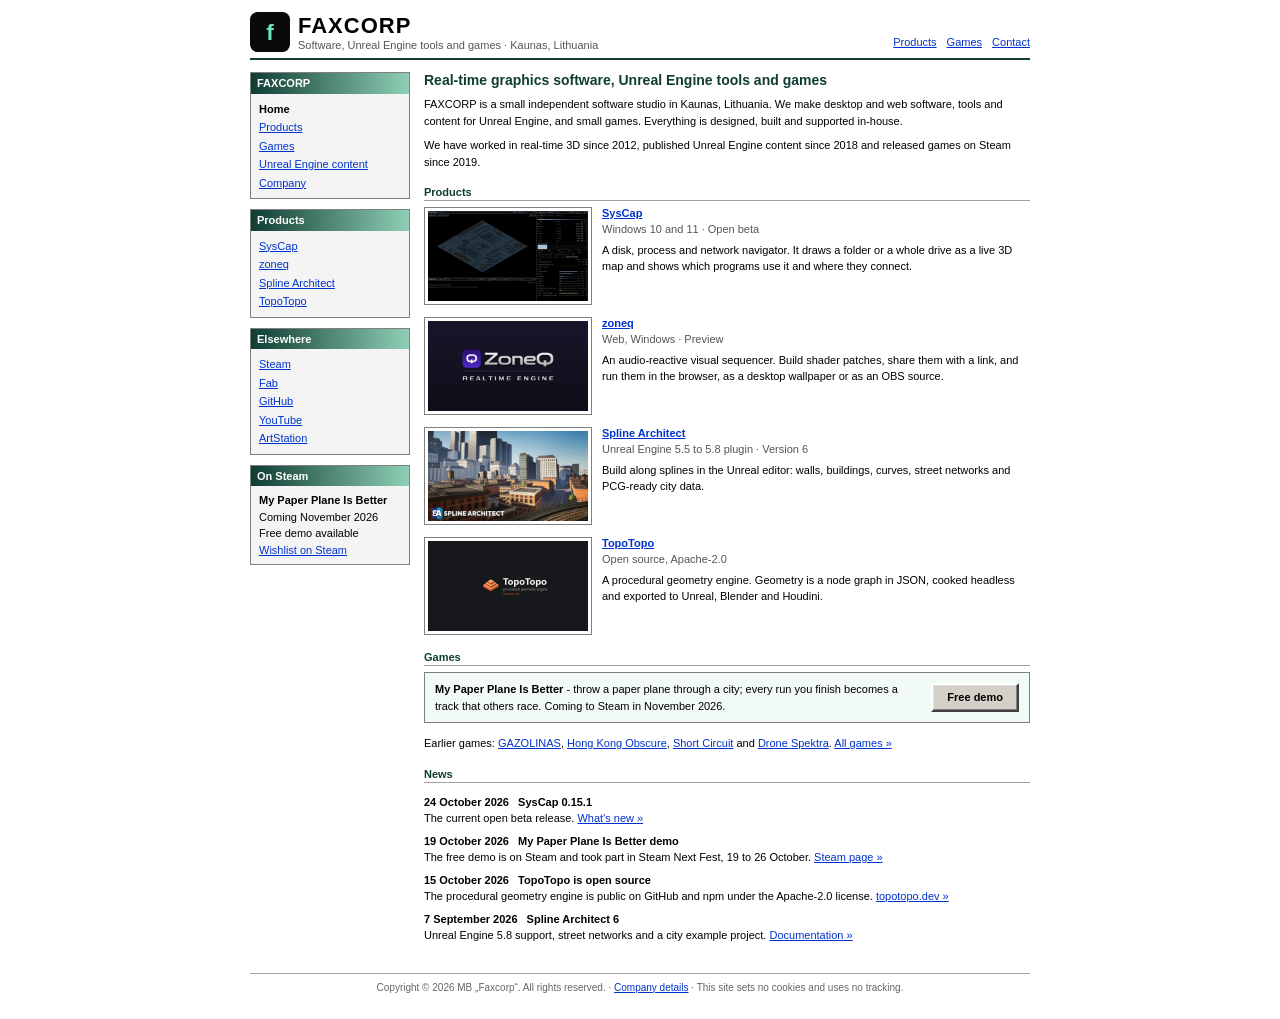
==== index.html @ e6e515e8 "Rebuild the site as a company site in the syscap.net style Sidebar layout with Home, Products, Games" ====
<!DOCTYPE html>
<html lang="en">
<head>
<meta charset="utf-8">
<meta name="viewport" content="width=device-width, initial-scale=1">
<meta name="color-scheme" content="light dark">
<title>FAXCORP - software, Unreal Engine tools and games</title>
<meta name="description" content="FAXCORP is a small independent software studio in Kaunas, Lithuania. It makes SysCap, zoneq, Spline Architect, TopoTopo and games on Steam.">
<link rel="canonical" href="https://faxcorp.dev/">
<meta property="og:type" content="website">
<meta property="og:site_name" content="FAXCORP">
<meta property="og:title" content="FAXCORP - software, Unreal Engine tools and games">
<meta property="og:description" content="FAXCORP is a small independent software studio in Kaunas, Lithuania. It makes SysCap, zoneq, Spline Architect, TopoTopo and games on Steam.">
<meta property="og:url" content="https://faxcorp.dev/">
<meta property="og:image" content="https://faxcorp.dev/img/og.jpg">
<meta property="og:image:width" content="1200">
<meta property="og:image:height" content="630">
<meta name="twitter:card" content="summary_large_image">
<meta name="twitter:site" content="@f4xc0rp">
<link rel="stylesheet" href="/style.css">
<link rel="icon" href="/favicon.svg" type="image/svg+xml">
<link rel="icon" href="/img/icon-32.png" sizes="32x32" type="image/png">
<link rel="apple-touch-icon" href="/img/icon-180.png">
<script type="application/ld+json">{"@context":"https://schema.org","@type":"Organization","name":"FAXCORP","legalName":"MB Faxcorp","url":"https://faxcorp.dev/","logo":"https://faxcorp.dev/img/icon-512.png","email":"office@faxcorp.dev","foundingLocation":"Kaunas, Lithuania","address":{"@type":"PostalAddress","streetAddress":"Europos pr. 34-47","addressLocality":"Kaunas","postalCode":"LT-46370","addressCountry":"LT"},"sameAs":["https://github.com/faxlab","https://store.steampowered.com/search/?developer=FAXCORP","https://www.fab.com/sellers/FaxLab3D","https://www.youtube.com/@Cinema-Fax","https://www.artstation.com/faxlab3d","https://sketchfab.com/FaxLab3D","https://x.com/f4xc0rp"],"brand":[{"@type":"Brand","name":"SysCap"},{"@type":"Brand","name":"zoneq"},{"@type":"Brand","name":"Spline Architect"},{"@type":"Brand","name":"TopoTopo"}]}</script>
</head>
<body>
<div class="page">

<div class="header">
  <a class="brand" href="/">
    <img src="/favicon.svg" width="40" height="40" alt="">
    <span class="brand-name">FAXCORP<span class="brand-tag">Software, Unreal Engine tools and games &middot; Kaunas, Lithuania</span></span>
  </a>
  <div class="header-links"><a href="/products/">Products</a><a href="/games/">Games</a><a href="/company/#contact">Contact</a></div>
</div>

<div class="columns">
<div class="side">
  <div class="box"><div class="box-title">FAXCORP</div><div class="box-body"><ul>
    <li class="current"><a href="/">Home</a></li>
    <li><a href="/products/">Products</a></li>
    <li><a href="/games/">Games</a></li>
    <li><a href="/unreal/">Unreal Engine content</a></li>
    <li><a href="/company/">Company</a></li>
  </ul></div></div>
  <div class="box"><div class="box-title">Products</div><div class="box-body"><ul>
    <li><a href="https://syscap.net/">SysCap</a></li>
    <li><a href="https://zoneq.app/">zoneq</a></li>
    <li><a href="/products/#spline-architect">Spline Architect</a></li>
    <li><a href="https://topotopo.dev/">TopoTopo</a></li>
  </ul></div></div>
  <div class="box"><div class="box-title">Elsewhere</div><div class="box-body"><ul>
    <li><a href="https://store.steampowered.com/search/?developer=FAXCORP">Steam</a></li>
    <li><a href="https://www.fab.com/sellers/FaxLab3D">Fab</a></li>
    <li><a href="https://github.com/faxlab">GitHub</a></li>
    <li><a href="https://www.youtube.com/@Cinema-Fax">YouTube</a></li>
    <li><a href="https://www.artstation.com/faxlab3d">ArtStation</a></li>
  </ul></div></div>
  <div class="box"><div class="box-title">On Steam</div><div class="box-body">
    <b>My Paper Plane Is Better</b><br>Coming November 2026<br>Free demo available<br><a href="https://store.steampowered.com/app/2765870/My_Paper_Plane_Is_Better/">Wishlist on Steam</a>
  </div></div>
</div>

<div class="main">
<h1>Real-time graphics software, Unreal Engine tools and games</h1>

<p>FAXCORP is a small independent software studio in Kaunas, Lithuania. We make desktop and web software, tools and content
for Unreal Engine, and small games. Everything is designed, built and supported in-house.</p>

<p>We have worked in real-time 3D since 2012, published Unreal Engine content since 2018 and released games on Steam since 2019.</p>

<h2>Products</h2>

<div class="entry">
  <a class="shot" href="https://syscap.net/"><img src="/img/syscap.webp" alt="SysCap" width="160" height="90"></a>
  <div class="text">
    <h3><a href="https://syscap.net/">SysCap</a></h3>
    <p class="meta">Windows 10 and 11 &middot; Open beta</p>
    <p>A disk, process and network navigator. It draws a folder or a whole drive as a live 3D map and shows which programs use it and where they connect.</p>
  </div>
</div>

<div class="entry">
  <a class="shot" href="https://zoneq.app/"><img src="/img/zoneq.webp" alt="zoneq" width="160" height="90"></a>
  <div class="text">
    <h3><a href="https://zoneq.app/">zoneq</a></h3>
    <p class="meta">Web, Windows &middot; Preview</p>
    <p>An audio-reactive visual sequencer. Build shader patches, share them with a link, and run them in the browser, as a desktop wallpaper or as an OBS source.</p>
  </div>
</div>

<div class="entry">
  <a class="shot" href="/products/#spline-architect"><img src="/img/spline-architect.webp" alt="Spline Architect" width="160" height="90"></a>
  <div class="text">
    <h3><a href="/products/#spline-architect">Spline Architect</a></h3>
    <p class="meta">Unreal Engine 5.5 to 5.8 plugin &middot; Version 6</p>
    <p>Build along splines in the Unreal editor: walls, buildings, curves, street networks and PCG-ready city data.</p>
  </div>
</div>

<div class="entry">
  <a class="shot" href="https://topotopo.dev/"><img src="/img/topotopo.webp" alt="TopoTopo" width="160" height="90"></a>
  <div class="text">
    <h3><a href="https://topotopo.dev/">TopoTopo</a></h3>
    <p class="meta">Open source, Apache-2.0</p>
    <p>A procedural geometry engine. Geometry is a node graph in JSON, cooked headless and exported to Unreal, Blender and Houdini.</p>
  </div>
</div>

<h2>Games</h2>

<div class="callout">
  <span><b>My Paper Plane Is Better</b> - throw a paper plane through a city; every run you finish becomes a track that others race. Coming to Steam in November 2026.</span>
  <a class="button" href="https://store.steampowered.com/app/2765870/My_Paper_Plane_Is_Better/">Free demo</a>
</div>

<p>Earlier games: <a href="https://store.steampowered.com/app/2230740/GAZOLINAS/">GAZOLINAS</a>,
<a href="https://store.steampowered.com/app/1368890/Hong_Kong_Obscure/">Hong Kong Obscure</a>,
<a href="https://store.steampowered.com/app/1819240/Short_Circuit/">Short Circuit</a> and
<a href="https://store.steampowered.com/app/905390/Drone_Spektra/">Drone Spektra</a>. <a href="/games/">All games &raquo;</a></p>

<h2>News</h2>
<dl class="news">
  <dt><span class="date">24 October 2026</span> SysCap 0.15.1</dt>
  <dd>The current open beta release. <a href="https://syscap.net/history.html">What's new &raquo;</a></dd>
  <dt><span class="date">19 October 2026</span> My Paper Plane Is Better demo</dt>
  <dd>The free demo is on Steam and took part in Steam Next Fest, 19 to 26 October. <a href="https://store.steampowered.com/app/2765870/My_Paper_Plane_Is_Better/">Steam page &raquo;</a></dd>
  <dt><span class="date">15 October 2026</span> TopoTopo is open source</dt>
  <dd>The procedural geometry engine is public on GitHub and npm under the Apache-2.0 license. <a href="https://topotopo.dev/">topotopo.dev &raquo;</a></dd>
  <dt><span class="date">7 September 2026</span> Spline Architect 6</dt>
  <dd>Unreal Engine 5.8 support, street networks and a city example project. <a href="https://faxlab.github.io/spline-architect-docs/">Documentation &raquo;</a></dd>
</dl>

</div>
</div>

<div class="footer">Copyright &copy; 2026 MB &bdquo;Faxcorp&ldquo;. All rights reserved. &middot; <a href="/company/">Company details</a> &middot; This site sets no cookies and uses no tracking.</div>
</div>
</body>
</html>
---- style.css ----
/* Website in the style of early-2000s software company sites, like syscap.net: fixed width, Windows 2000 boxes, Verdana,
   bevelled buttons. Light by default; the same design in dark for visitors whose system uses dark mode.
   No scripts, no web fonts, no cookies. */
:root {
  --page: #ffffff; --text: #000000; --muted: #555555; --faint: #666666;
  --link: #0033cc; --visited: #663399; --hover: #cc0000;
  --rule: #0f3d33; --line: #a0a0a0; --box: #f4f4f4; --box-border: #808080;
  --title-from: #0f3d33; --title-to: #8fcfb5; --title-text: #ffffff;
  --face: #d4d0c8; --face-text: #000000; --bevel-light: #ffffff; --bevel-dark: #404040; --bevel-mid: #808080; --bevel-soft: #dfdfdf;
  --cell-border: #c0c0c0; --callout: #f1faf5; --heading: #0f3d33; --code: #4a3a00;
}
@media (prefers-color-scheme: dark) {
  :root {
    --page: #16181b; --text: #d4d6d9; --muted: #9aa0a6; --faint: #7d838a;
    --link: #8ab4ff; --visited: #b9a2f0; --hover: #ff8f8f;
    --rule: #2f7a63; --line: #3c4147; --box: #202327; --box-border: #4a4f55;
    --title-from: #0f3d33; --title-to: #2f7a63; --title-text: #ffffff;
    --face: #3b3e43; --face-text: #f0f0f0; --bevel-light: #6a6e74; --bevel-dark: #0c0d0e; --bevel-mid: #26282b; --bevel-soft: #4d5157;
    --cell-border: #3a3f45; --callout: #1b2622; --heading: #8fcfb5; --code: #e3cf96;
  }
}

body { margin: 0; padding: 12px 0 24px; background: var(--page); color: var(--text); font: 11px/1.5 Verdana, Tahoma, Geneva, sans-serif; }
a:link { color: var(--link); }
a:visited { color: var(--visited); }
a:hover { color: var(--hover); }
img { border: 0; }

.page { width: 780px; margin: 0 auto; }

/* Header: logo, name and the few links people look for first. */
.header { display: flex; align-items: flex-end; justify-content: space-between; padding: 0 0 6px; border-bottom: 2px solid var(--rule); }
.brand { display: flex; align-items: center; gap: 8px; text-decoration: none; color: var(--text) !important; }
.brand-name { font: bold 22px Arial, Helvetica, sans-serif; letter-spacing: 1px; }
.brand-tag { display: block; font-size: 11px; color: var(--muted); letter-spacing: 0; font-weight: normal; }
.header-links { padding-bottom: 2px; }
.header-links a { margin-left: 10px; }

.columns { display: flex; gap: 14px; margin-top: 12px; }
.side { width: 160px; flex: none; }
.main { flex: 1; min-width: 0; }

/* Boxes with a Windows 2000 style title bar. */
.box { border: 1px solid var(--box-border); background: var(--box); margin-bottom: 10px; }
.box-title { background: linear-gradient(to right, var(--title-from), var(--title-to)); color: var(--title-text); font-weight: bold; padding: 2px 6px; }
.box-body { padding: 6px 8px; }
.box-body ul { margin: 0; padding: 0; list-style: none; }
.box-body li { padding: 1px 0; }
.box-body li.current a { color: var(--text); font-weight: bold; text-decoration: none; }

h1 { font: bold 14px Verdana, Tahoma, sans-serif; color: var(--heading); margin: 0 0 8px; }
h2 { font: bold 11px Verdana, Tahoma, sans-serif; color: var(--heading); margin: 16px 0 6px; padding-bottom: 2px; border-bottom: 1px solid var(--line); }
h3 { font: bold 11px Verdana, Tahoma, sans-serif; margin: 0 0 2px; }
p { margin: 0 0 8px; }
ul.features { margin: 0 0 8px; padding-left: 18px; list-style: square; }
ul.features li { margin-bottom: 3px; }
.note { color: var(--muted); }
code { font: 11px "Lucida Console", "Courier New", monospace; color: var(--code); }

/* A highlighted line with a bevelled button, like a dialog's default button. */
.callout { border: 1px solid var(--box-border); background: var(--callout); padding: 8px 10px; margin: 0 0 12px; display: flex; align-items: center; gap: 12px; }
.button { display: inline-block; padding: 4px 14px; background: var(--face); color: var(--face-text) !important; text-decoration: none; font-weight: bold; white-space: nowrap;
  border: 2px solid; border-color: var(--bevel-light) var(--bevel-dark) var(--bevel-dark) var(--bevel-light);
  box-shadow: inset -1px -1px var(--bevel-mid), inset 1px 1px var(--bevel-soft); }
.button:active { border-color: var(--bevel-dark) var(--bevel-light) var(--bevel-light) var(--bevel-dark); box-shadow: inset 1px 1px var(--bevel-mid); }

/* Products and games: a framed picture beside a few lines of text. */
.entry { display: flex; gap: 10px; margin: 0 0 12px; }
.entry .shot { flex: none; width: 160px; }
.entry .shot img { width: 160px; height: 90px; object-fit: cover; }
.entry .text { min-width: 0; }
.entry .meta { color: var(--muted); margin: 0 0 4px; }
.entry .links a { margin-right: 10px; }
.shot { border: 1px solid var(--box-border); padding: 3px; background: var(--page); display: inline-block; }
.shot img { display: block; max-width: 100%; height: auto; }

table.list { border-collapse: collapse; width: 100%; margin: 0 0 8px; }
table.list th { background: var(--face); color: var(--face-text); text-align: left; border: 1px solid var(--box-border); padding: 3px 6px; font-weight: bold; }
table.list td { border: 1px solid var(--cell-border); padding: 3px 6px; vertical-align: top; }

/* Company details: label and value rows. */
table.facts { border-collapse: collapse; width: 100%; margin: 0 0 8px; }
table.facts th { width: 150px; text-align: left; font-weight: bold; background: var(--box); border: 1px solid var(--cell-border); padding: 3px 6px; vertical-align: top; }
table.facts td { border: 1px solid var(--cell-border); padding: 3px 6px; }

dl.news dt { font-weight: bold; margin-top: 6px; }
dl.news .date { margin-right: 6px; }
dl.news dd { margin: 0 0 4px 0; }

.footer { margin-top: 18px; padding-top: 6px; border-top: 1px solid var(--line); color: var(--faint); font-size: 10px; text-align: center; }

/* Phones: the same page, stacked. */
@media (max-width: 800px) {
  .page { width: auto; margin: 0 10px; }
  .columns { flex-direction: column-reverse; }
  .side { width: auto; }
  .header { flex-direction: column; align-items: flex-start; gap: 6px; }
  .header-links a { margin: 0 10px 0 0; }
  .callout { flex-direction: column; align-items: flex-start; }
  .entry { flex-direction: column; }
  .entry .shot, .entry .shot img { width: auto; max-width: 100%; height: auto; }
  table.facts th { width: 110px; }
}
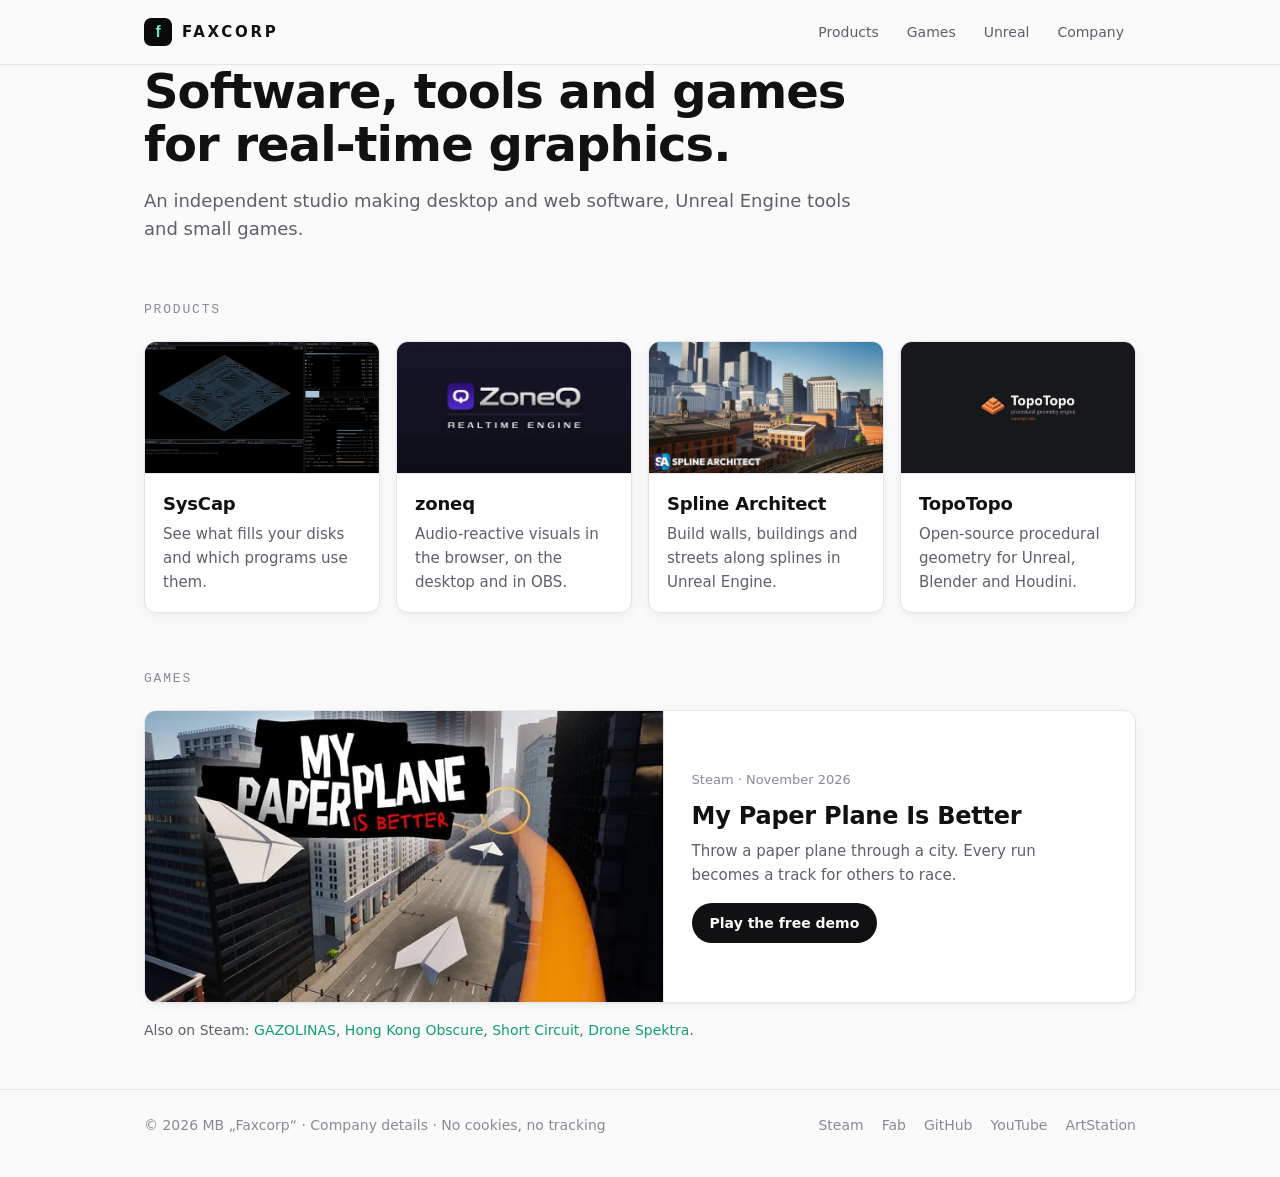
==== commit f9bfc068: "Restyle the site: modern one-column layout, shorter copy Drop the sidebar, news list and header tagl" ====
--- a/index.html
+++ b/index.html
@@ -3,14 +3,15 @@
 <head>
 <meta charset="utf-8">
 <meta name="viewport" content="width=device-width, initial-scale=1">
-<meta name="color-scheme" content="light dark">
-<title>FAXCORP - software, Unreal Engine tools and games</title>
-<meta name="description" content="FAXCORP is a small independent software studio in Kaunas, Lithuania. It makes SysCap, zoneq, Spline Architect, TopoTopo and games on Steam.">
+<title>FAXCORP</title>
+<meta name="description" content="FAXCORP is an independent studio making real-time graphics software, Unreal Engine tools and games.">
 <link rel="canonical" href="https://faxcorp.dev/">
+<meta name="theme-color" content="#fafafa" media="(prefers-color-scheme: light)">
+<meta name="theme-color" content="#0d0d0f" media="(prefers-color-scheme: dark)">
 <meta property="og:type" content="website">
 <meta property="og:site_name" content="FAXCORP">
-<meta property="og:title" content="FAXCORP - software, Unreal Engine tools and games">
-<meta property="og:description" content="FAXCORP is a small independent software studio in Kaunas, Lithuania. It makes SysCap, zoneq, Spline Architect, TopoTopo and games on Steam.">
+<meta property="og:title" content="FAXCORP">
+<meta property="og:description" content="FAXCORP is an independent studio making real-time graphics software, Unreal Engine tools and games.">
 <meta property="og:url" content="https://faxcorp.dev/">
 <meta property="og:image" content="https://faxcorp.dev/img/og.jpg">
 <meta property="og:image:width" content="1200">
@@ -21,120 +22,65 @@
 <link rel="icon" href="/favicon.svg" type="image/svg+xml">
 <link rel="icon" href="/img/icon-32.png" sizes="32x32" type="image/png">
 <link rel="apple-touch-icon" href="/img/icon-180.png">
-<script type="application/ld+json">{"@context":"https://schema.org","@type":"Organization","name":"FAXCORP","legalName":"MB Faxcorp","url":"https://faxcorp.dev/","logo":"https://faxcorp.dev/img/icon-512.png","email":"office@faxcorp.dev","foundingLocation":"Kaunas, Lithuania","address":{"@type":"PostalAddress","streetAddress":"Europos pr. 34-47","addressLocality":"Kaunas","postalCode":"LT-46370","addressCountry":"LT"},"sameAs":["https://github.com/faxlab","https://store.steampowered.com/search/?developer=FAXCORP","https://www.fab.com/sellers/FaxLab3D","https://www.youtube.com/@Cinema-Fax","https://www.artstation.com/faxlab3d","https://sketchfab.com/FaxLab3D","https://x.com/f4xc0rp"],"brand":[{"@type":"Brand","name":"SysCap"},{"@type":"Brand","name":"zoneq"},{"@type":"Brand","name":"Spline Architect"},{"@type":"Brand","name":"TopoTopo"}]}</script>
+<script type="application/ld+json">{"@context":"https://schema.org","@type":"Organization","name":"FAXCORP","legalName":"MB Faxcorp","url":"https://faxcorp.dev/","logo":"https://faxcorp.dev/img/icon-512.png","email":"office@faxcorp.dev","sameAs":["https://github.com/faxlab","https://store.steampowered.com/search/?developer=FAXCORP","https://www.fab.com/sellers/FaxLab3D","https://www.youtube.com/@Cinema-Fax","https://www.artstation.com/faxlab3d","https://sketchfab.com/FaxLab3D","https://x.com/f4xc0rp"],"brand":[{"@type":"Brand","name":"SysCap"},{"@type":"Brand","name":"zoneq"},{"@type":"Brand","name":"Spline Architect"},{"@type":"Brand","name":"TopoTopo"}]}</script>
 </head>
 <body>
-<div class="page">
 
-<div class="header">
-  <a class="brand" href="/">
-    <img src="/favicon.svg" width="40" height="40" alt="">
-    <span class="brand-name">FAXCORP<span class="brand-tag">Software, Unreal Engine tools and games &middot; Kaunas, Lithuania</span></span>
-  </a>
-  <div class="header-links"><a href="/products/">Products</a><a href="/games/">Games</a><a href="/company/#contact">Contact</a></div>
-</div>
+<header class="top">
+  <div class="wrap">
+    <a class="brand" href="/"><img src="/favicon.svg" alt=""><span>FAXCORP</span></a>
+    <nav class="nav">
+      <a href="/products/">Products</a>
+      <a href="/games/">Games</a>
+      <a href="/unreal/">Unreal</a>
+      <a href="/company/">Company</a>
+    </nav>
+  </div>
+</header>
 
-<div class="columns">
-<div class="side">
-  <div class="box"><div class="box-title">FAXCORP</div><div class="box-body"><ul>
-    <li class="current"><a href="/">Home</a></li>
-    <li><a href="/products/">Products</a></li>
-    <li><a href="/games/">Games</a></li>
-    <li><a href="/unreal/">Unreal Engine content</a></li>
-    <li><a href="/company/">Company</a></li>
-  </ul></div></div>
-  <div class="box"><div class="box-title">Products</div><div class="box-body"><ul>
-    <li><a href="https://syscap.net/">SysCap</a></li>
-    <li><a href="https://zoneq.app/">zoneq</a></li>
-    <li><a href="/products/#spline-architect">Spline Architect</a></li>
-    <li><a href="https://topotopo.dev/">TopoTopo</a></li>
-  </ul></div></div>
-  <div class="box"><div class="box-title">Elsewhere</div><div class="box-body"><ul>
-    <li><a href="https://store.steampowered.com/search/?developer=FAXCORP">Steam</a></li>
-    <li><a href="https://www.fab.com/sellers/FaxLab3D">Fab</a></li>
-    <li><a href="https://github.com/faxlab">GitHub</a></li>
-    <li><a href="https://www.youtube.com/@Cinema-Fax">YouTube</a></li>
-    <li><a href="https://www.artstation.com/faxlab3d">ArtStation</a></li>
-  </ul></div></div>
-  <div class="box"><div class="box-title">On Steam</div><div class="box-body">
-    <b>My Paper Plane Is Better</b><br>Coming November 2026<br>Free demo available<br><a href="https://store.steampowered.com/app/2765870/My_Paper_Plane_Is_Better/">Wishlist on Steam</a>
-  </div></div>
-</div>
-
-<div class="main">
-<h1>Real-time graphics software, Unreal Engine tools and games</h1>
-
-<p>FAXCORP is a small independent software studio in Kaunas, Lithuania. We make desktop and web software, tools and content
-for Unreal Engine, and small games. Everything is designed, built and supported in-house.</p>
-
-<p>We have worked in real-time 3D since 2012, published Unreal Engine content since 2018 and released games on Steam since 2019.</p>
+<main class="wrap">
+<section class="hero">
+  <h1>Software, tools and games for real-time graphics.</h1>
+  <p class="lead">An independent studio making desktop and web software, Unreal Engine tools and small games.</p>
+</section>
 
 <h2>Products</h2>
-
-<div class="entry">
-  <a class="shot" href="https://syscap.net/"><img src="/img/syscap.webp" alt="SysCap" width="160" height="90"></a>
-  <div class="text">
-    <h3><a href="https://syscap.net/">SysCap</a></h3>
-    <p class="meta">Windows 10 and 11 &middot; Open beta</p>
-    <p>A disk, process and network navigator. It draws a folder or a whole drive as a live 3D map and shows which programs use it and where they connect.</p>
-  </div>
-</div>
-
-<div class="entry">
-  <a class="shot" href="https://zoneq.app/"><img src="/img/zoneq.webp" alt="zoneq" width="160" height="90"></a>
-  <div class="text">
-    <h3><a href="https://zoneq.app/">zoneq</a></h3>
-    <p class="meta">Web, Windows &middot; Preview</p>
-    <p>An audio-reactive visual sequencer. Build shader patches, share them with a link, and run them in the browser, as a desktop wallpaper or as an OBS source.</p>
-  </div>
-</div>
-
-<div class="entry">
-  <a class="shot" href="/products/#spline-architect"><img src="/img/spline-architect.webp" alt="Spline Architect" width="160" height="90"></a>
-  <div class="text">
-    <h3><a href="/products/#spline-architect">Spline Architect</a></h3>
-    <p class="meta">Unreal Engine 5.5 to 5.8 plugin &middot; Version 6</p>
-    <p>Build along splines in the Unreal editor: walls, buildings, curves, street networks and PCG-ready city data.</p>
-  </div>
-</div>
-
-<div class="entry">
-  <a class="shot" href="https://topotopo.dev/"><img src="/img/topotopo.webp" alt="TopoTopo" width="160" height="90"></a>
-  <div class="text">
-    <h3><a href="https://topotopo.dev/">TopoTopo</a></h3>
-    <p class="meta">Open source, Apache-2.0</p>
-    <p>A procedural geometry engine. Geometry is a node graph in JSON, cooked headless and exported to Unreal, Blender and Houdini.</p>
-  </div>
+<div class="grid four">
+  <a class="card" href="https://syscap.net/"><img src="/img/syscap.webp" alt="" width="640" height="384"><div class="body"><h3>SysCap</h3><p>See what fills your disks and which programs use them.</p></div></a>
+  <a class="card" href="https://zoneq.app/"><img src="/img/zoneq.webp" alt="" width="960" height="540"><div class="body"><h3>zoneq</h3><p>Audio-reactive visuals in the browser, on the desktop and in OBS.</p></div></a>
+  <a class="card" href="/products/#spline-architect"><img src="/img/spline-architect.webp" alt="" width="960" height="540"><div class="body"><h3>Spline Architect</h3><p>Build walls, buildings and streets along splines in Unreal Engine.</p></div></a>
+  <a class="card" href="https://topotopo.dev/"><img src="/img/topotopo.webp" alt="" width="640" height="360"><div class="body"><h3>TopoTopo</h3><p>Open-source procedural geometry for Unreal, Blender and Houdini.</p></div></a>
 </div>
 
 <h2>Games</h2>
+<div class="card feature">
+  <img src="/img/my-paper-plane.webp" alt="My Paper Plane Is Better" width="616" height="346">
+  <div class="body">
+    <p class="meta">Steam &middot; November 2026</p>
+    <h3>My Paper Plane Is Better</h3>
+    <p>Throw a paper plane through a city. Every run becomes a track for others to race.</p>
+    <a class="button" href="https://store.steampowered.com/app/2765870/My_Paper_Plane_Is_Better/">Play the free demo</a>
+  </div>
+</div>
+<p class="muted small" style="margin-top:16px">Also on Steam: <a href="https://store.steampowered.com/app/2230740/GAZOLINAS/">GAZOLINAS</a>,
+<a href="https://store.steampowered.com/app/1368890/Hong_Kong_Obscure/">Hong Kong Obscure</a>,
+<a href="https://store.steampowered.com/app/1819240/Short_Circuit/">Short Circuit</a>,
+<a href="https://store.steampowered.com/app/905390/Drone_Spektra/">Drone Spektra</a>.</p>
 
-<div class="callout">
-  <span><b>My Paper Plane Is Better</b> - throw a paper plane through a city; every run you finish becomes a track that others race. Coming to Steam in November 2026.</span>
-  <a class="button" href="https://store.steampowered.com/app/2765870/My_Paper_Plane_Is_Better/">Free demo</a>
-</div>
+</main>
 
-<p>Earlier games: <a href="https://store.steampowered.com/app/2230740/GAZOLINAS/">GAZOLINAS</a>,
-<a href="https://store.steampowered.com/app/1368890/Hong_Kong_Obscure/">Hong Kong Obscure</a>,
-<a href="https://store.steampowered.com/app/1819240/Short_Circuit/">Short Circuit</a> and
-<a href="https://store.steampowered.com/app/905390/Drone_Spektra/">Drone Spektra</a>. <a href="/games/">All games &raquo;</a></p>
+<footer>
+  <div class="wrap">
+    <span>&copy; 2026 MB &bdquo;Faxcorp&ldquo; &middot; <a href="/company/">Company details</a> &middot; No cookies, no tracking</span>
+    <nav>
+      <a href="https://store.steampowered.com/search/?developer=FAXCORP">Steam</a>
+      <a href="https://www.fab.com/sellers/FaxLab3D">Fab</a>
+      <a href="https://github.com/faxlab">GitHub</a>
+      <a href="https://www.youtube.com/@Cinema-Fax">YouTube</a>
+      <a href="https://www.artstation.com/faxlab3d">ArtStation</a>
+    </nav>
+  </div>
+</footer>
 
-<h2>News</h2>
-<dl class="news">
-  <dt><span class="date">24 October 2026</span> SysCap 0.15.1</dt>
-  <dd>The current open beta release. <a href="https://syscap.net/history.html">What's new &raquo;</a></dd>
-  <dt><span class="date">19 October 2026</span> My Paper Plane Is Better demo</dt>
-  <dd>The free demo is on Steam and took part in Steam Next Fest, 19 to 26 October. <a href="https://store.steampowered.com/app/2765870/My_Paper_Plane_Is_Better/">Steam page &raquo;</a></dd>
-  <dt><span class="date">15 October 2026</span> TopoTopo is open source</dt>
-  <dd>The procedural geometry engine is public on GitHub and npm under the Apache-2.0 license. <a href="https://topotopo.dev/">topotopo.dev &raquo;</a></dd>
-  <dt><span class="date">7 September 2026</span> Spline Architect 6</dt>
-  <dd>Unreal Engine 5.8 support, street networks and a city example project. <a href="https://faxlab.github.io/spline-architect-docs/">Documentation &raquo;</a></dd>
-</dl>
-
-</div>
-</div>
-
-<div class="footer">Copyright &copy; 2026 MB &bdquo;Faxcorp&ldquo;. All rights reserved. &middot; <a href="/company/">Company details</a> &middot; This site sets no cookies and uses no tracking.</div>
-</div>
 </body>
 </html>
--- a/style.css
+++ b/style.css
@@ -1,103 +1,103 @@
-/* Website in the style of early-2000s software company sites, like syscap.net: fixed width, Windows 2000 boxes, Verdana,
-   bevelled buttons. Light by default; the same design in dark for visitors whose system uses dark mode.
-   No scripts, no web fonts, no cookies. */
+/* faxcorp.dev: one column, system fonts, light and dark from the visitor's system. No scripts, no web fonts, no cookies. */
 :root {
-  --page: #ffffff; --text: #000000; --muted: #555555; --faint: #666666;
-  --link: #0033cc; --visited: #663399; --hover: #cc0000;
-  --rule: #0f3d33; --line: #a0a0a0; --box: #f4f4f4; --box-border: #808080;
-  --title-from: #0f3d33; --title-to: #8fcfb5; --title-text: #ffffff;
-  --face: #d4d0c8; --face-text: #000000; --bevel-light: #ffffff; --bevel-dark: #404040; --bevel-mid: #808080; --bevel-soft: #dfdfdf;
-  --cell-border: #c0c0c0; --callout: #f1faf5; --heading: #0f3d33; --code: #4a3a00;
+  --bg: #fafafa; --surface: #ffffff; --text: #111113; --muted: #5f5f68; --faint: #8a8a93;
+  --line: #e6e6ea; --accent: #0f9f73; --accent-soft: #e5f6ef;
+  --radius: 12px; --shadow: 0 1px 2px rgba(0,0,0,.04), 0 4px 16px rgba(0,0,0,.04);
+  --sans: system-ui, -apple-system, "Segoe UI", Roboto, Helvetica, Arial, sans-serif;
+  --mono: ui-monospace, "Cascadia Mono", "SF Mono", Menlo, Consolas, monospace;
 }
 @media (prefers-color-scheme: dark) {
   :root {
-    --page: #16181b; --text: #d4d6d9; --muted: #9aa0a6; --faint: #7d838a;
-    --link: #8ab4ff; --visited: #b9a2f0; --hover: #ff8f8f;
-    --rule: #2f7a63; --line: #3c4147; --box: #202327; --box-border: #4a4f55;
-    --title-from: #0f3d33; --title-to: #2f7a63; --title-text: #ffffff;
-    --face: #3b3e43; --face-text: #f0f0f0; --bevel-light: #6a6e74; --bevel-dark: #0c0d0e; --bevel-mid: #26282b; --bevel-soft: #4d5157;
-    --cell-border: #3a3f45; --callout: #1b2622; --heading: #8fcfb5; --code: #e3cf96;
+    --bg: #0d0d0f; --surface: #151518; --text: #ececf0; --muted: #a0a0aa; --faint: #6c6c76;
+    --line: #26262b; --accent: #6ee7b7; --accent-soft: #12271f;
+    --shadow: none;
   }
 }
 
-body { margin: 0; padding: 12px 0 24px; background: var(--page); color: var(--text); font: 11px/1.5 Verdana, Tahoma, Geneva, sans-serif; }
-a:link { color: var(--link); }
-a:visited { color: var(--visited); }
-a:hover { color: var(--hover); }
-img { border: 0; }
+*, *::before, *::after { box-sizing: border-box; }
+html { color-scheme: light dark; }
+body { margin: 0; background: var(--bg); color: var(--text); font: 16px/1.6 var(--sans); -webkit-font-smoothing: antialiased; }
+a { color: inherit; text-decoration: none; }
+p a, td a, li a { color: var(--accent); }
+p a:hover, td a:hover, li a:hover { text-decoration: underline; }
+img { display: block; max-width: 100%; height: auto; }
 
-.page { width: 780px; margin: 0 auto; }
+.wrap { max-width: 1040px; margin: 0 auto; padding: 0 24px; }
 
-/* Header: logo, name and the few links people look for first. */
-.header { display: flex; align-items: flex-end; justify-content: space-between; padding: 0 0 6px; border-bottom: 2px solid var(--rule); }
-.brand { display: flex; align-items: center; gap: 8px; text-decoration: none; color: var(--text) !important; }
-.brand-name { font: bold 22px Arial, Helvetica, sans-serif; letter-spacing: 1px; }
-.brand-tag { display: block; font-size: 11px; color: var(--muted); letter-spacing: 0; font-weight: normal; }
-.header-links { padding-bottom: 2px; }
-.header-links a { margin-left: 10px; }
+/* Header: wordmark and four links. */
+.top { position: sticky; top: 0; z-index: 10; background: color-mix(in srgb, var(--bg) 85%, transparent);
+       backdrop-filter: blur(12px); -webkit-backdrop-filter: blur(12px); border-bottom: 1px solid var(--line); }
+.top .wrap { display: flex; align-items: center; justify-content: space-between; height: 64px; gap: 16px; }
+.brand { display: flex; align-items: center; gap: 10px; font-weight: 800; letter-spacing: .18em; font-size: 15px; }
+.brand img { width: 28px; height: 28px; border-radius: 7px; }
+.nav { display: flex; gap: 4px; }
+.nav a { padding: 6px 12px; border-radius: 8px; font-size: 14px; color: var(--muted); }
+.nav a:hover { color: var(--text); background: var(--surface); }
+.nav a[aria-current="page"] { color: var(--text); background: var(--surface); box-shadow: inset 0 0 0 1px var(--line); }
 
-.columns { display: flex; gap: 14px; margin-top: 12px; }
-.side { width: 160px; flex: none; }
-.main { flex: 1; min-width: 0; }
+main { padding: 64px 0 32px; }
 
-/* Boxes with a Windows 2000 style title bar. */
-.box { border: 1px solid var(--box-border); background: var(--box); margin-bottom: 10px; }
-.box-title { background: linear-gradient(to right, var(--title-from), var(--title-to)); color: var(--title-text); font-weight: bold; padding: 2px 6px; }
-.box-body { padding: 6px 8px; }
-.box-body ul { margin: 0; padding: 0; list-style: none; }
-.box-body li { padding: 1px 0; }
-.box-body li.current a { color: var(--text); font-weight: bold; text-decoration: none; }
+/* Text */
+.hero { max-width: 720px; margin-bottom: 56px; }
+h1 { font-size: clamp(32px, 5vw, 48px); line-height: 1.1; letter-spacing: -.02em; margin: 0 0 16px; font-weight: 750; }
+.lead { font-size: 18px; color: var(--muted); margin: 0; }
+h2 { font-size: 13px; font-family: var(--mono); font-weight: 500; letter-spacing: .14em; text-transform: uppercase;
+     color: var(--faint); margin: 56px 0 20px; }
+h3 { font-size: 18px; margin: 0 0 4px; letter-spacing: -.01em; }
+p { margin: 0 0 12px; }
+.muted { color: var(--muted); }
+.small { font-size: 14px; }
 
-h1 { font: bold 14px Verdana, Tahoma, sans-serif; color: var(--heading); margin: 0 0 8px; }
-h2 { font: bold 11px Verdana, Tahoma, sans-serif; color: var(--heading); margin: 16px 0 6px; padding-bottom: 2px; border-bottom: 1px solid var(--line); }
-h3 { font: bold 11px Verdana, Tahoma, sans-serif; margin: 0 0 2px; }
-p { margin: 0 0 8px; }
-ul.features { margin: 0 0 8px; padding-left: 18px; list-style: square; }
-ul.features li { margin-bottom: 3px; }
-.note { color: var(--muted); }
-code { font: 11px "Lucida Console", "Courier New", monospace; color: var(--code); }
+/* Cards */
+.grid { display: grid; gap: 16px; grid-template-columns: repeat(auto-fill, minmax(280px, 1fr)); }
+.grid.four { grid-template-columns: repeat(auto-fill, minmax(220px, 1fr)); }
+.card { display: flex; flex-direction: column; background: var(--surface); border: 1px solid var(--line); border-radius: var(--radius);
+        overflow: hidden; box-shadow: var(--shadow); transition: border-color .15s, transform .15s; }
+a.card:hover { border-color: var(--accent); transform: translateY(-2px); }
+.card img { width: 100%; aspect-ratio: 16/9; object-fit: cover; border-bottom: 1px solid var(--line); }
+.card .body { padding: 16px 18px 18px; }
+.card .meta { font-size: 13px; color: var(--faint); margin: 0 0 6px; }
+.card p { color: var(--muted); font-size: 15px; margin: 0; }
+.card .links { display: flex; gap: 16px; margin-top: 12px; font-size: 14px; }
+.card .links a { color: var(--accent); }
+.card .links a:hover { text-decoration: underline; }
 
-/* A highlighted line with a bevelled button, like a dialog's default button. */
-.callout { border: 1px solid var(--box-border); background: var(--callout); padding: 8px 10px; margin: 0 0 12px; display: flex; align-items: center; gap: 12px; }
-.button { display: inline-block; padding: 4px 14px; background: var(--face); color: var(--face-text) !important; text-decoration: none; font-weight: bold; white-space: nowrap;
-  border: 2px solid; border-color: var(--bevel-light) var(--bevel-dark) var(--bevel-dark) var(--bevel-light);
-  box-shadow: inset -1px -1px var(--bevel-mid), inset 1px 1px var(--bevel-soft); }
-.button:active { border-color: var(--bevel-dark) var(--bevel-light) var(--bevel-light) var(--bevel-dark); box-shadow: inset 1px 1px var(--bevel-mid); }
+/* A wide card: picture beside text. */
+.feature { display: grid; grid-template-columns: 1.1fr 1fr; }
+.feature img { height: 100%; aspect-ratio: auto; border-bottom: 0; border-right: 1px solid var(--line); }
+.feature .body { padding: 28px; align-self: center; }
+.feature h3 { font-size: 24px; }
 
-/* Products and games: a framed picture beside a few lines of text. */
-.entry { display: flex; gap: 10px; margin: 0 0 12px; }
-.entry .shot { flex: none; width: 160px; }
-.entry .shot img { width: 160px; height: 90px; object-fit: cover; }
-.entry .text { min-width: 0; }
-.entry .meta { color: var(--muted); margin: 0 0 4px; }
-.entry .links a { margin-right: 10px; }
-.shot { border: 1px solid var(--box-border); padding: 3px; background: var(--page); display: inline-block; }
-.shot img { display: block; max-width: 100%; height: auto; }
+.button { display: inline-block; margin-top: 16px; padding: 9px 18px; border-radius: 999px; background: var(--text); color: var(--bg);
+          font-size: 14px; font-weight: 600; }
+.button:hover { opacity: .85; }
 
-table.list { border-collapse: collapse; width: 100%; margin: 0 0 8px; }
-table.list th { background: var(--face); color: var(--face-text); text-align: left; border: 1px solid var(--box-border); padding: 3px 6px; font-weight: bold; }
-table.list td { border: 1px solid var(--cell-border); padding: 3px 6px; vertical-align: top; }
+/* Lists and tables */
+.rows { background: var(--surface); border: 1px solid var(--line); border-radius: var(--radius); overflow: hidden; }
+.rows > div, .rows > a { display: flex; justify-content: space-between; gap: 16px; padding: 14px 18px; border-top: 1px solid var(--line); }
+.rows > :first-child { border-top: 0; }
+.rows > a:hover { background: var(--accent-soft); }
+.rows .k { color: var(--muted); }
+.rows .v { text-align: right; }
+.rows .v a { color: var(--accent); }
 
-/* Company details: label and value rows. */
-table.facts { border-collapse: collapse; width: 100%; margin: 0 0 8px; }
-table.facts th { width: 150px; text-align: left; font-weight: bold; background: var(--box); border: 1px solid var(--cell-border); padding: 3px 6px; vertical-align: top; }
-table.facts td { border: 1px solid var(--cell-border); padding: 3px 6px; }
+/* Footer */
+footer { border-top: 1px solid var(--line); margin-top: 48px; }
+footer .wrap { display: flex; flex-wrap: wrap; justify-content: space-between; gap: 12px 24px; padding-top: 24px; padding-bottom: 40px;
+               font-size: 14px; color: var(--faint); }
+footer nav { display: flex; flex-wrap: wrap; gap: 6px 18px; }
+footer a:hover { color: var(--text); }
 
-dl.news dt { font-weight: bold; margin-top: 6px; }
-dl.news .date { margin-right: 6px; }
-dl.news dd { margin: 0 0 4px 0; }
-
-.footer { margin-top: 18px; padding-top: 6px; border-top: 1px solid var(--line); color: var(--faint); font-size: 10px; text-align: center; }
-
-/* Phones: the same page, stacked. */
-@media (max-width: 800px) {
-  .page { width: auto; margin: 0 10px; }
-  .columns { flex-direction: column-reverse; }
-  .side { width: auto; }
-  .header { flex-direction: column; align-items: flex-start; gap: 6px; }
-  .header-links a { margin: 0 10px 0 0; }
-  .callout { flex-direction: column; align-items: flex-start; }
-  .entry { flex-direction: column; }
-  .entry .shot, .entry .shot img { width: auto; max-width: 100%; height: auto; }
-  table.facts th { width: 110px; }
+@media (max-width: 720px) {
+  main { padding-top: 40px; }
+  .nav a { padding: 6px 8px; }
+  .feature { grid-template-columns: 1fr; }
+  .feature img { border-right: 0; border-bottom: 1px solid var(--line); aspect-ratio: 16/9; }
+  .feature .body { padding: 18px; }
+  .rows > div, .rows > a { flex-direction: column; gap: 2px; }
+  .rows .v { text-align: left; }
 }
+@media (max-width: 420px) {
+  .wrap { padding: 0 16px; }
+  .brand span { display: none; }
+}
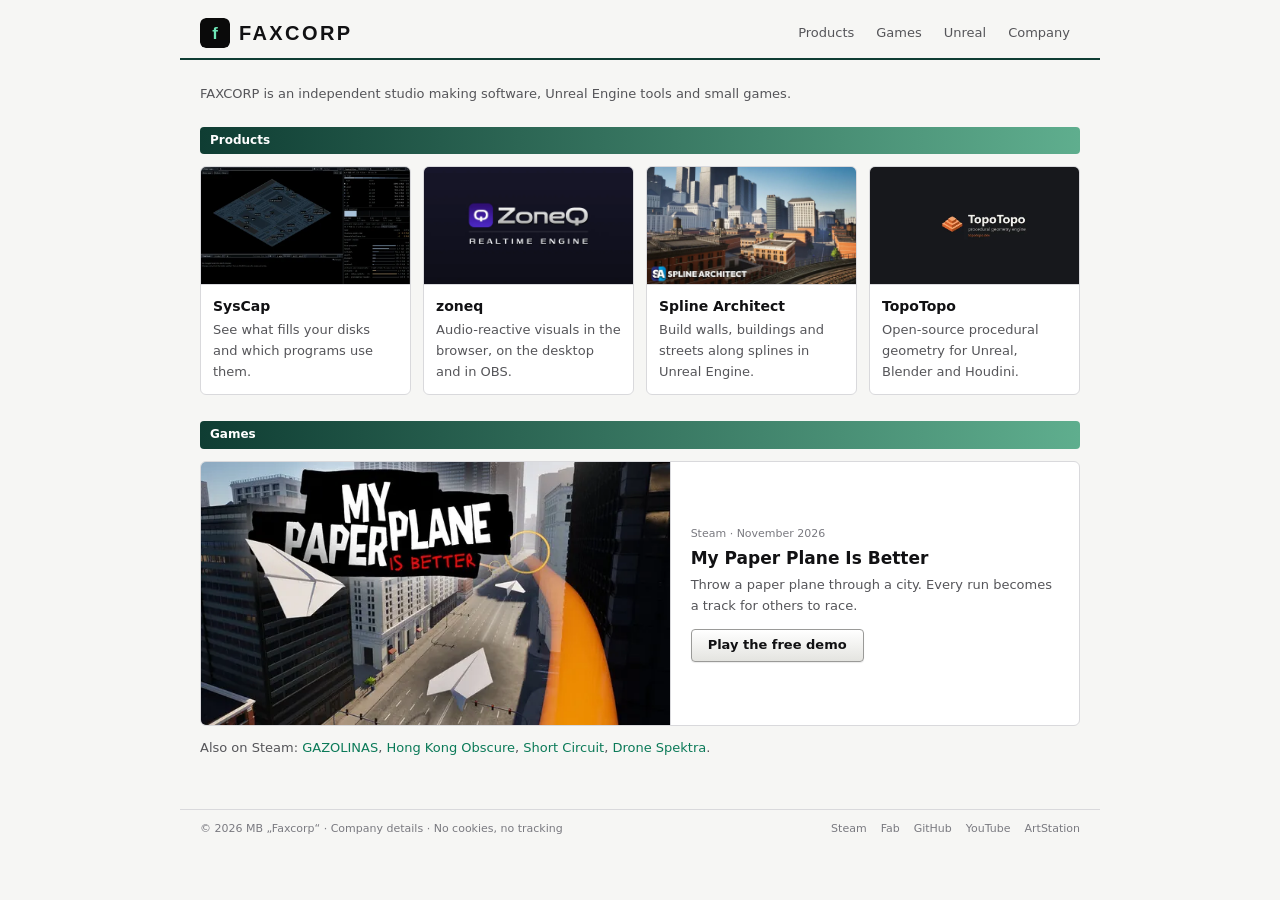
==== commit 6acd4b51: "Bring back some syscap.net styling, drop the big headline Verdana, compact type, gradient title-bar " ====
--- a/index.html
+++ b/index.html
@@ -39,10 +39,7 @@
 </header>
 
 <main class="wrap">
-<section class="hero">
-  <h1>Software, tools and games for real-time graphics.</h1>
-  <p class="lead">An independent studio making desktop and web software, Unreal Engine tools and small games.</p>
-</section>
+<p class="intro">FAXCORP is an independent studio making software, Unreal Engine tools and small games.</p>
 
 <h2>Products</h2>
 <div class="grid four">
@@ -62,7 +59,7 @@
     <a class="button" href="https://store.steampowered.com/app/2765870/My_Paper_Plane_Is_Better/">Play the free demo</a>
   </div>
 </div>
-<p class="muted small" style="margin-top:16px">Also on Steam: <a href="https://store.steampowered.com/app/2230740/GAZOLINAS/">GAZOLINAS</a>,
+<p class="muted after">Also on Steam: <a href="https://store.steampowered.com/app/2230740/GAZOLINAS/">GAZOLINAS</a>,
 <a href="https://store.steampowered.com/app/1368890/Hong_Kong_Obscure/">Hong Kong Obscure</a>,
 <a href="https://store.steampowered.com/app/1819240/Short_Circuit/">Short Circuit</a>,
 <a href="https://store.steampowered.com/app/905390/Drone_Spektra/">Drone Spektra</a>.</p>
--- a/style.css
+++ b/style.css
@@ -1,103 +1,104 @@
-/* faxcorp.dev: one column, system fonts, light and dark from the visitor's system. No scripts, no web fonts, no cookies. */
+/* faxcorp.dev: a modern take on the syscap.net look - Verdana, compact type, gradient title bars, bevelled buttons.
+   Light and dark follow the visitor's system. No scripts, no web fonts, no cookies. */
 :root {
-  --bg: #fafafa; --surface: #ffffff; --text: #111113; --muted: #5f5f68; --faint: #8a8a93;
-  --line: #e6e6ea; --accent: #0f9f73; --accent-soft: #e5f6ef;
-  --radius: 12px; --shadow: 0 1px 2px rgba(0,0,0,.04), 0 4px 16px rgba(0,0,0,.04);
-  --sans: system-ui, -apple-system, "Segoe UI", Roboto, Helvetica, Arial, sans-serif;
-  --mono: ui-monospace, "Cascadia Mono", "SF Mono", Menlo, Consolas, monospace;
+  --bg: #f6f6f4; --surface: #ffffff; --text: #111113; --muted: #555559; --faint: #7a7a80;
+  --line: #d9d9dc; --accent: #0b7a58; --accent-soft: #e6f4ee; --rule: #0f3d33;
+  --title-from: #0f3d33; --title-to: #5fae8e; --title-text: #ffffff;
+  --face-from: #ffffff; --face-to: #e4e4e0; --face-border: #9a9a98;
+  --radius: 6px;
+  --sans: Verdana, Tahoma, Geneva, system-ui, sans-serif;
+  --mono: ui-monospace, "Cascadia Mono", "Lucida Console", Consolas, monospace;
 }
 @media (prefers-color-scheme: dark) {
   :root {
-    --bg: #0d0d0f; --surface: #151518; --text: #ececf0; --muted: #a0a0aa; --faint: #6c6c76;
-    --line: #26262b; --accent: #6ee7b7; --accent-soft: #12271f;
-    --shadow: none;
+    --bg: #111214; --surface: #18191c; --text: #e2e3e6; --muted: #a0a3a8; --faint: #73767c;
+    --line: #2b2d31; --accent: #6ee7b7; --accent-soft: #15261f; --rule: #2f7a63;
+    --title-from: #0f3d33; --title-to: #2f7a63;
+    --face-from: #3a3d42; --face-to: #2a2c30; --face-border: #55585e;
   }
 }
 
 *, *::before, *::after { box-sizing: border-box; }
 html { color-scheme: light dark; }
-body { margin: 0; background: var(--bg); color: var(--text); font: 16px/1.6 var(--sans); -webkit-font-smoothing: antialiased; }
+body { margin: 0; background: var(--bg); color: var(--text); font: 13px/1.6 var(--sans); }
 a { color: inherit; text-decoration: none; }
-p a, td a, li a { color: var(--accent); }
-p a:hover, td a:hover, li a:hover { text-decoration: underline; }
+p a, .v a, .links a { color: var(--accent); }
+p a:hover, .v a:hover, .links a:hover { text-decoration: underline; }
 img { display: block; max-width: 100%; height: auto; }
 
-.wrap { max-width: 1040px; margin: 0 auto; padding: 0 24px; }
+.wrap { max-width: 920px; margin: 0 auto; padding: 0 20px; }
 
-/* Header: wordmark and four links. */
-.top { position: sticky; top: 0; z-index: 10; background: color-mix(in srgb, var(--bg) 85%, transparent);
-       backdrop-filter: blur(12px); -webkit-backdrop-filter: blur(12px); border-bottom: 1px solid var(--line); }
-.top .wrap { display: flex; align-items: center; justify-content: space-between; height: 64px; gap: 16px; }
-.brand { display: flex; align-items: center; gap: 10px; font-weight: 800; letter-spacing: .18em; font-size: 15px; }
-.brand img { width: 28px; height: 28px; border-radius: 7px; }
-.nav { display: flex; gap: 4px; }
-.nav a { padding: 6px 12px; border-radius: 8px; font-size: 14px; color: var(--muted); }
+/* Header: wordmark and four links over a rule, like syscap.net. */
+.top .wrap { display: flex; align-items: center; justify-content: space-between; gap: 16px; padding-top: 18px; padding-bottom: 10px;
+             border-bottom: 2px solid var(--rule); }
+.brand { display: flex; align-items: center; gap: 9px; font: bold 20px Arial, Helvetica, sans-serif; letter-spacing: .12em; }
+.brand img { width: 30px; height: 30px; border-radius: 6px; }
+.nav { display: flex; gap: 2px; }
+.nav a { padding: 4px 10px; border-radius: 4px; color: var(--muted); }
 .nav a:hover { color: var(--text); background: var(--surface); }
-.nav a[aria-current="page"] { color: var(--text); background: var(--surface); box-shadow: inset 0 0 0 1px var(--line); }
+.nav a[aria-current="page"] { color: var(--text); font-weight: bold; }
 
-main { padding: 64px 0 32px; }
+main.wrap { padding-top: 24px; padding-bottom: 16px; }
 
 /* Text */
-.hero { max-width: 720px; margin-bottom: 56px; }
-h1 { font-size: clamp(32px, 5vw, 48px); line-height: 1.1; letter-spacing: -.02em; margin: 0 0 16px; font-weight: 750; }
-.lead { font-size: 18px; color: var(--muted); margin: 0; }
-h2 { font-size: 13px; font-family: var(--mono); font-weight: 500; letter-spacing: .14em; text-transform: uppercase;
-     color: var(--faint); margin: 56px 0 20px; }
-h3 { font-size: 18px; margin: 0 0 4px; letter-spacing: -.01em; }
-p { margin: 0 0 12px; }
+.intro { color: var(--muted); margin: 0 0 22px; max-width: 640px; }
+h1 { font-size: 15px; font-weight: bold; color: var(--text); margin: 0 0 4px; }
+/* Section headings are the syscap title bar, with rounded ends. */
+h2 { font-size: 12px; font-weight: bold; color: var(--title-text); margin: 26px 0 12px; padding: 4px 10px; border-radius: 4px;
+     background: linear-gradient(to right, var(--title-from), var(--title-to)); }
+h1 + h2, .intro + h2 { margin-top: 0; }
+h3 { font-size: 14px; margin: 0 0 3px; }
+p { margin: 0 0 10px; }
 .muted { color: var(--muted); }
-.small { font-size: 14px; }
+.small { font-size: 12px; }
+.after { margin-top: 12px; }
 
 /* Cards */
-.grid { display: grid; gap: 16px; grid-template-columns: repeat(auto-fill, minmax(280px, 1fr)); }
-.grid.four { grid-template-columns: repeat(auto-fill, minmax(220px, 1fr)); }
-.card { display: flex; flex-direction: column; background: var(--surface); border: 1px solid var(--line); border-radius: var(--radius);
-        overflow: hidden; box-shadow: var(--shadow); transition: border-color .15s, transform .15s; }
-a.card:hover { border-color: var(--accent); transform: translateY(-2px); }
+.grid { display: grid; gap: 12px; grid-template-columns: repeat(auto-fill, minmax(260px, 1fr)); }
+.grid.four { grid-template-columns: repeat(auto-fill, minmax(200px, 1fr)); }
+.card { display: flex; flex-direction: column; background: var(--surface); border: 1px solid var(--line); border-radius: var(--radius); overflow: hidden; }
+a.card:hover { border-color: var(--accent); }
 .card img { width: 100%; aspect-ratio: 16/9; object-fit: cover; border-bottom: 1px solid var(--line); }
-.card .body { padding: 16px 18px 18px; }
-.card .meta { font-size: 13px; color: var(--faint); margin: 0 0 6px; }
-.card p { color: var(--muted); font-size: 15px; margin: 0; }
-.card .links { display: flex; gap: 16px; margin-top: 12px; font-size: 14px; }
-.card .links a { color: var(--accent); }
-.card .links a:hover { text-decoration: underline; }
+.card .body { padding: 10px 12px 12px; }
+.card .meta { font-size: 11px; color: var(--faint); margin: 0 0 3px; }
+.card p { color: var(--muted); margin: 0; }
+.card .links { display: flex; gap: 14px; margin-top: 8px; }
 
 /* A wide card: picture beside text. */
-.feature { display: grid; grid-template-columns: 1.1fr 1fr; }
+.feature { display: grid; grid-template-columns: 1.15fr 1fr; }
 .feature img { height: 100%; aspect-ratio: auto; border-bottom: 0; border-right: 1px solid var(--line); }
-.feature .body { padding: 28px; align-self: center; }
-.feature h3 { font-size: 24px; }
+.feature .body { padding: 18px 20px; align-self: center; }
+.feature h3 { font-size: 17px; }
 
-.button { display: inline-block; margin-top: 16px; padding: 9px 18px; border-radius: 999px; background: var(--text); color: var(--bg);
-          font-size: 14px; font-weight: 600; }
-.button:hover { opacity: .85; }
+/* The bevelled default button from syscap.net, softened. */
+.button { display: inline-block; margin-top: 12px; padding: 5px 16px; border-radius: 4px; font-weight: bold; color: var(--text);
+          background: linear-gradient(var(--face-from), var(--face-to)); border: 1px solid var(--face-border);
+          box-shadow: inset 0 1px 0 rgba(255,255,255,.6), 0 1px 1px rgba(0,0,0,.08); }
+.button:hover { border-color: var(--accent); }
+.button:active { background: linear-gradient(var(--face-to), var(--face-from)); }
 
-/* Lists and tables */
+/* Label and value rows. */
 .rows { background: var(--surface); border: 1px solid var(--line); border-radius: var(--radius); overflow: hidden; }
-.rows > div, .rows > a { display: flex; justify-content: space-between; gap: 16px; padding: 14px 18px; border-top: 1px solid var(--line); }
+.rows > div, .rows > a { display: flex; justify-content: space-between; gap: 16px; padding: 7px 12px; border-top: 1px solid var(--line); }
 .rows > :first-child { border-top: 0; }
 .rows > a:hover { background: var(--accent-soft); }
 .rows .k { color: var(--muted); }
 .rows .v { text-align: right; }
-.rows .v a { color: var(--accent); }
 
 /* Footer */
-footer { border-top: 1px solid var(--line); margin-top: 48px; }
-footer .wrap { display: flex; flex-wrap: wrap; justify-content: space-between; gap: 12px 24px; padding-top: 24px; padding-bottom: 40px;
-               font-size: 14px; color: var(--faint); }
-footer nav { display: flex; flex-wrap: wrap; gap: 6px 18px; }
+footer .wrap { display: flex; flex-wrap: wrap; justify-content: space-between; gap: 8px 20px; margin-top: 24px; padding-top: 10px; padding-bottom: 28px;
+               border-top: 1px solid var(--line); font-size: 11px; color: var(--faint); }
+footer nav { display: flex; flex-wrap: wrap; gap: 4px 14px; }
 footer a:hover { color: var(--text); }
 
 @media (max-width: 720px) {
-  main { padding-top: 40px; }
-  .nav a { padding: 6px 8px; }
   .feature { grid-template-columns: 1fr; }
   .feature img { border-right: 0; border-bottom: 1px solid var(--line); aspect-ratio: 16/9; }
-  .feature .body { padding: 18px; }
-  .rows > div, .rows > a { flex-direction: column; gap: 2px; }
+  .rows > div, .rows > a { flex-direction: column; gap: 0; }
   .rows .v { text-align: left; }
 }
-@media (max-width: 420px) {
-  .wrap { padding: 0 16px; }
+@media (max-width: 440px) {
+  .wrap { padding: 0 14px; }
   .brand span { display: none; }
+  .nav a { padding: 4px 7px; }
 }
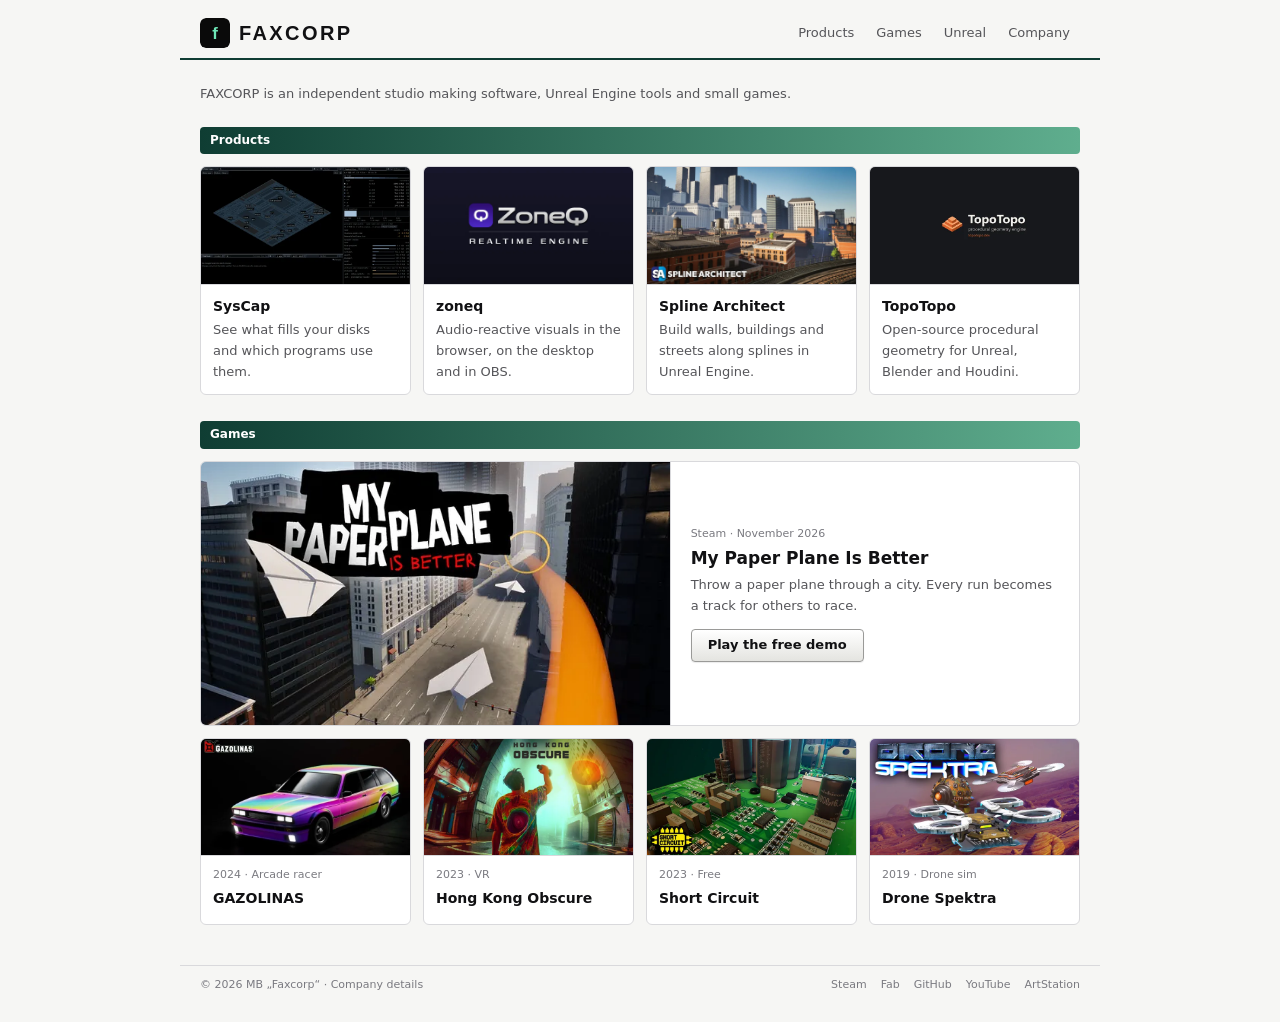
==== commit d31a8251: "Games as cards on the home page, FaxLab3D YouTube, analytics note Co-Authored-By: Claude Opus 5.5 <n" ====
--- a/index.html
+++ b/index.html
@@ -22,7 +22,7 @@
 <link rel="icon" href="/favicon.svg" type="image/svg+xml">
 <link rel="icon" href="/img/icon-32.png" sizes="32x32" type="image/png">
 <link rel="apple-touch-icon" href="/img/icon-180.png">
-<script type="application/ld+json">{"@context":"https://schema.org","@type":"Organization","name":"FAXCORP","legalName":"MB Faxcorp","url":"https://faxcorp.dev/","logo":"https://faxcorp.dev/img/icon-512.png","email":"office@faxcorp.dev","sameAs":["https://github.com/faxlab","https://store.steampowered.com/search/?developer=FAXCORP","https://www.fab.com/sellers/FaxLab3D","https://www.youtube.com/@Cinema-Fax","https://www.artstation.com/faxlab3d","https://sketchfab.com/FaxLab3D","https://x.com/f4xc0rp"],"brand":[{"@type":"Brand","name":"SysCap"},{"@type":"Brand","name":"zoneq"},{"@type":"Brand","name":"Spline Architect"},{"@type":"Brand","name":"TopoTopo"}]}</script>
+<script type="application/ld+json">{"@context":"https://schema.org","@type":"Organization","name":"FAXCORP","legalName":"MB Faxcorp","url":"https://faxcorp.dev/","logo":"https://faxcorp.dev/img/icon-512.png","email":"office@faxcorp.dev","sameAs":["https://github.com/faxlab","https://store.steampowered.com/search/?developer=FAXCORP","https://www.fab.com/sellers/FaxLab3D","https://www.youtube.com/@fax-lab-3d","https://www.artstation.com/faxlab3d","https://sketchfab.com/FaxLab3D","https://x.com/f4xc0rp"],"brand":[{"@type":"Brand","name":"SysCap"},{"@type":"Brand","name":"zoneq"},{"@type":"Brand","name":"Spline Architect"},{"@type":"Brand","name":"TopoTopo"}]}</script>
 </head>
 <body>
 
@@ -59,21 +59,23 @@
     <a class="button" href="https://store.steampowered.com/app/2765870/My_Paper_Plane_Is_Better/">Play the free demo</a>
   </div>
 </div>
-<p class="muted after">Also on Steam: <a href="https://store.steampowered.com/app/2230740/GAZOLINAS/">GAZOLINAS</a>,
-<a href="https://store.steampowered.com/app/1368890/Hong_Kong_Obscure/">Hong Kong Obscure</a>,
-<a href="https://store.steampowered.com/app/1819240/Short_Circuit/">Short Circuit</a>,
-<a href="https://store.steampowered.com/app/905390/Drone_Spektra/">Drone Spektra</a>.</p>
+<div class="grid four after">
+  <a class="card" href="https://store.steampowered.com/app/2230740/GAZOLINAS/"><img src="/img/gazolinas.webp" alt="" width="616" height="346"><div class="body"><p class="meta">2024 &middot; Arcade racer</p><h3>GAZOLINAS</h3></div></a>
+  <a class="card" href="https://store.steampowered.com/app/1368890/Hong_Kong_Obscure/"><img src="/img/hong-kong-obscure.webp" alt="" width="616" height="346"><div class="body"><p class="meta">2023 &middot; VR</p><h3>Hong Kong Obscure</h3></div></a>
+  <a class="card" href="https://store.steampowered.com/app/1819240/Short_Circuit/"><img src="/img/short-circuit.webp" alt="" width="616" height="346"><div class="body"><p class="meta">2023 &middot; Free</p><h3>Short Circuit</h3></div></a>
+  <a class="card" href="https://store.steampowered.com/app/905390/Drone_Spektra/"><img src="/img/drone-spektra.webp" alt="" width="616" height="346"><div class="body"><p class="meta">2019 &middot; Drone sim</p><h3>Drone Spektra</h3></div></a>
+</div>
 
 </main>
 
 <footer>
   <div class="wrap">
-    <span>&copy; 2026 MB &bdquo;Faxcorp&ldquo; &middot; <a href="/company/">Company details</a> &middot; No cookies, no tracking</span>
+    <span>&copy; 2026 MB &bdquo;Faxcorp&ldquo; &middot; <a href="/company/">Company details</a></span>
     <nav>
       <a href="https://store.steampowered.com/search/?developer=FAXCORP">Steam</a>
       <a href="https://www.fab.com/sellers/FaxLab3D">Fab</a>
       <a href="https://github.com/faxlab">GitHub</a>
-      <a href="https://www.youtube.com/@Cinema-Fax">YouTube</a>
+      <a href="https://www.youtube.com/@fax-lab-3d">YouTube</a>
       <a href="https://www.artstation.com/faxlab3d">ArtStation</a>
     </nav>
   </div>
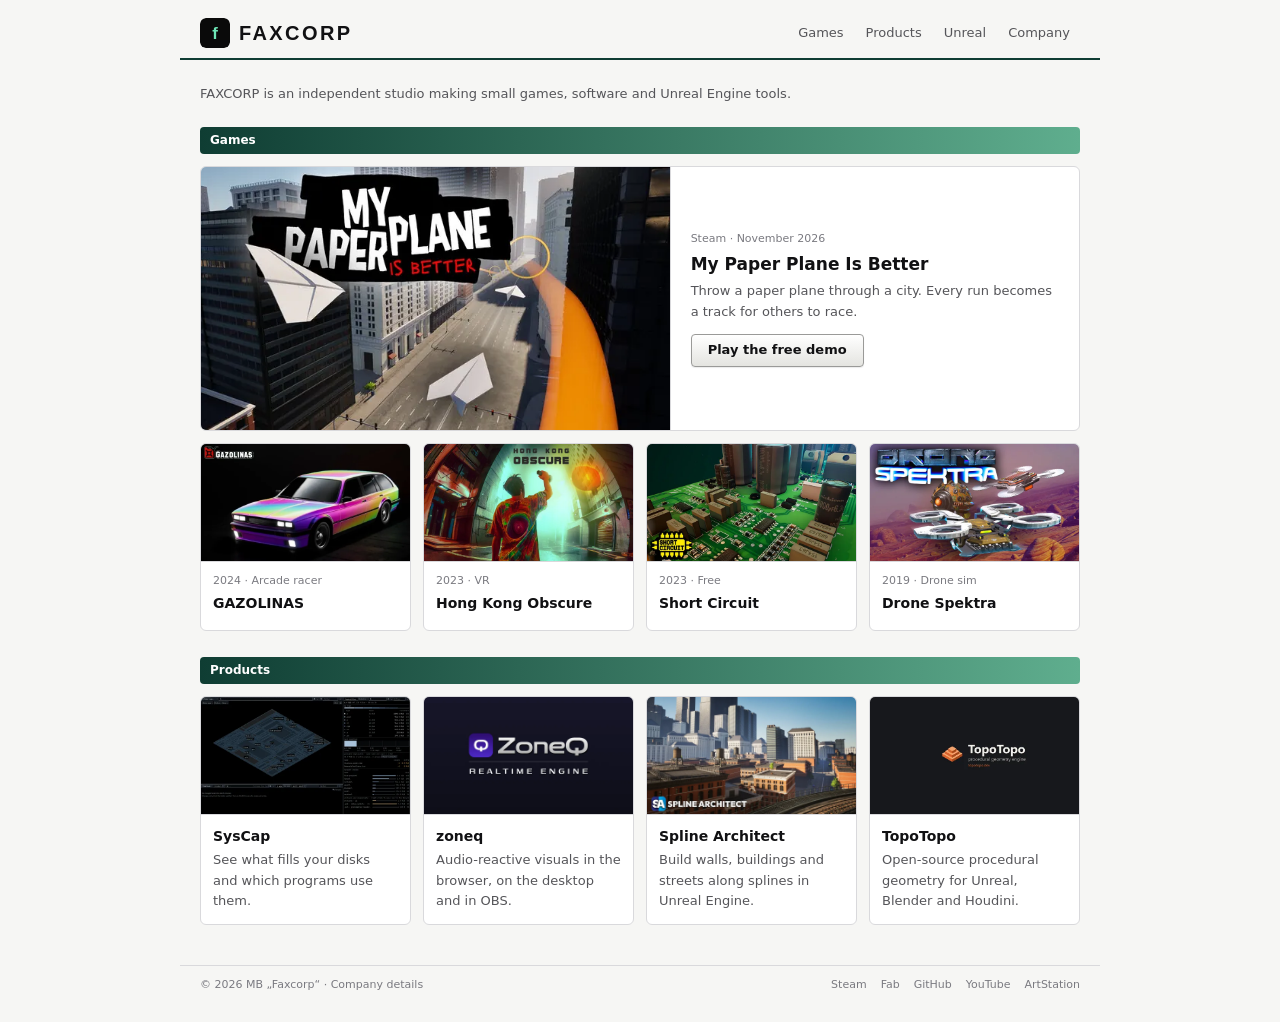
==== commit 4f2c19e7: "Put games before products on the home page and in the nav Co-Authored-By: Claude Opus 5.5 <noreply@a" ====
--- a/index.html
+++ b/index.html
@@ -4,14 +4,14 @@
 <meta charset="utf-8">
 <meta name="viewport" content="width=device-width, initial-scale=1">
 <title>FAXCORP</title>
-<meta name="description" content="FAXCORP is an independent studio making real-time graphics software, Unreal Engine tools and games.">
+<meta name="description" content="FAXCORP is an independent studio making games, real-time graphics software and Unreal Engine tools.">
 <link rel="canonical" href="https://faxcorp.dev/">
 <meta name="theme-color" content="#fafafa" media="(prefers-color-scheme: light)">
 <meta name="theme-color" content="#0d0d0f" media="(prefers-color-scheme: dark)">
 <meta property="og:type" content="website">
 <meta property="og:site_name" content="FAXCORP">
 <meta property="og:title" content="FAXCORP">
-<meta property="og:description" content="FAXCORP is an independent studio making real-time graphics software, Unreal Engine tools and games.">
+<meta property="og:description" content="FAXCORP is an independent studio making games, real-time graphics software and Unreal Engine tools.">
 <meta property="og:url" content="https://faxcorp.dev/">
 <meta property="og:image" content="https://faxcorp.dev/img/og.jpg">
 <meta property="og:image:width" content="1200">
@@ -30,8 +30,8 @@
   <div class="wrap">
     <a class="brand" href="/"><img src="/favicon.svg" alt=""><span>FAXCORP</span></a>
     <nav class="nav">
+      <a href="/games/">Games</a>
       <a href="/products/">Products</a>
-      <a href="/games/">Games</a>
       <a href="/unreal/">Unreal</a>
       <a href="/company/">Company</a>
     </nav>
@@ -39,15 +39,7 @@
 </header>
 
 <main class="wrap">
-<p class="intro">FAXCORP is an independent studio making software, Unreal Engine tools and small games.</p>
-
-<h2>Products</h2>
-<div class="grid four">
-  <a class="card" href="https://syscap.net/"><img src="/img/syscap.webp" alt="" width="640" height="384"><div class="body"><h3>SysCap</h3><p>See what fills your disks and which programs use them.</p></div></a>
-  <a class="card" href="https://zoneq.app/"><img src="/img/zoneq.webp" alt="" width="960" height="540"><div class="body"><h3>zoneq</h3><p>Audio-reactive visuals in the browser, on the desktop and in OBS.</p></div></a>
-  <a class="card" href="/products/#spline-architect"><img src="/img/spline-architect.webp" alt="" width="960" height="540"><div class="body"><h3>Spline Architect</h3><p>Build walls, buildings and streets along splines in Unreal Engine.</p></div></a>
-  <a class="card" href="https://topotopo.dev/"><img src="/img/topotopo.webp" alt="" width="640" height="360"><div class="body"><h3>TopoTopo</h3><p>Open-source procedural geometry for Unreal, Blender and Houdini.</p></div></a>
-</div>
+<p class="intro">FAXCORP is an independent studio making small games, software and Unreal Engine tools.</p>
 
 <h2>Games</h2>
 <div class="card feature">
@@ -64,6 +56,14 @@
   <a class="card" href="https://store.steampowered.com/app/1368890/Hong_Kong_Obscure/"><img src="/img/hong-kong-obscure.webp" alt="" width="616" height="346"><div class="body"><p class="meta">2023 &middot; VR</p><h3>Hong Kong Obscure</h3></div></a>
   <a class="card" href="https://store.steampowered.com/app/1819240/Short_Circuit/"><img src="/img/short-circuit.webp" alt="" width="616" height="346"><div class="body"><p class="meta">2023 &middot; Free</p><h3>Short Circuit</h3></div></a>
   <a class="card" href="https://store.steampowered.com/app/905390/Drone_Spektra/"><img src="/img/drone-spektra.webp" alt="" width="616" height="346"><div class="body"><p class="meta">2019 &middot; Drone sim</p><h3>Drone Spektra</h3></div></a>
+</div>
+
+<h2>Products</h2>
+<div class="grid four">
+  <a class="card" href="https://syscap.net/"><img src="/img/syscap.webp" alt="" width="640" height="384"><div class="body"><h3>SysCap</h3><p>See what fills your disks and which programs use them.</p></div></a>
+  <a class="card" href="https://zoneq.app/"><img src="/img/zoneq.webp" alt="" width="960" height="540"><div class="body"><h3>zoneq</h3><p>Audio-reactive visuals in the browser, on the desktop and in OBS.</p></div></a>
+  <a class="card" href="/products/#spline-architect"><img src="/img/spline-architect.webp" alt="" width="960" height="540"><div class="body"><h3>Spline Architect</h3><p>Build walls, buildings and streets along splines in Unreal Engine.</p></div></a>
+  <a class="card" href="https://topotopo.dev/"><img src="/img/topotopo.webp" alt="" width="640" height="360"><div class="body"><h3>TopoTopo</h3><p>Open-source procedural geometry for Unreal, Blender and Houdini.</p></div></a>
 </div>
 
 </main>
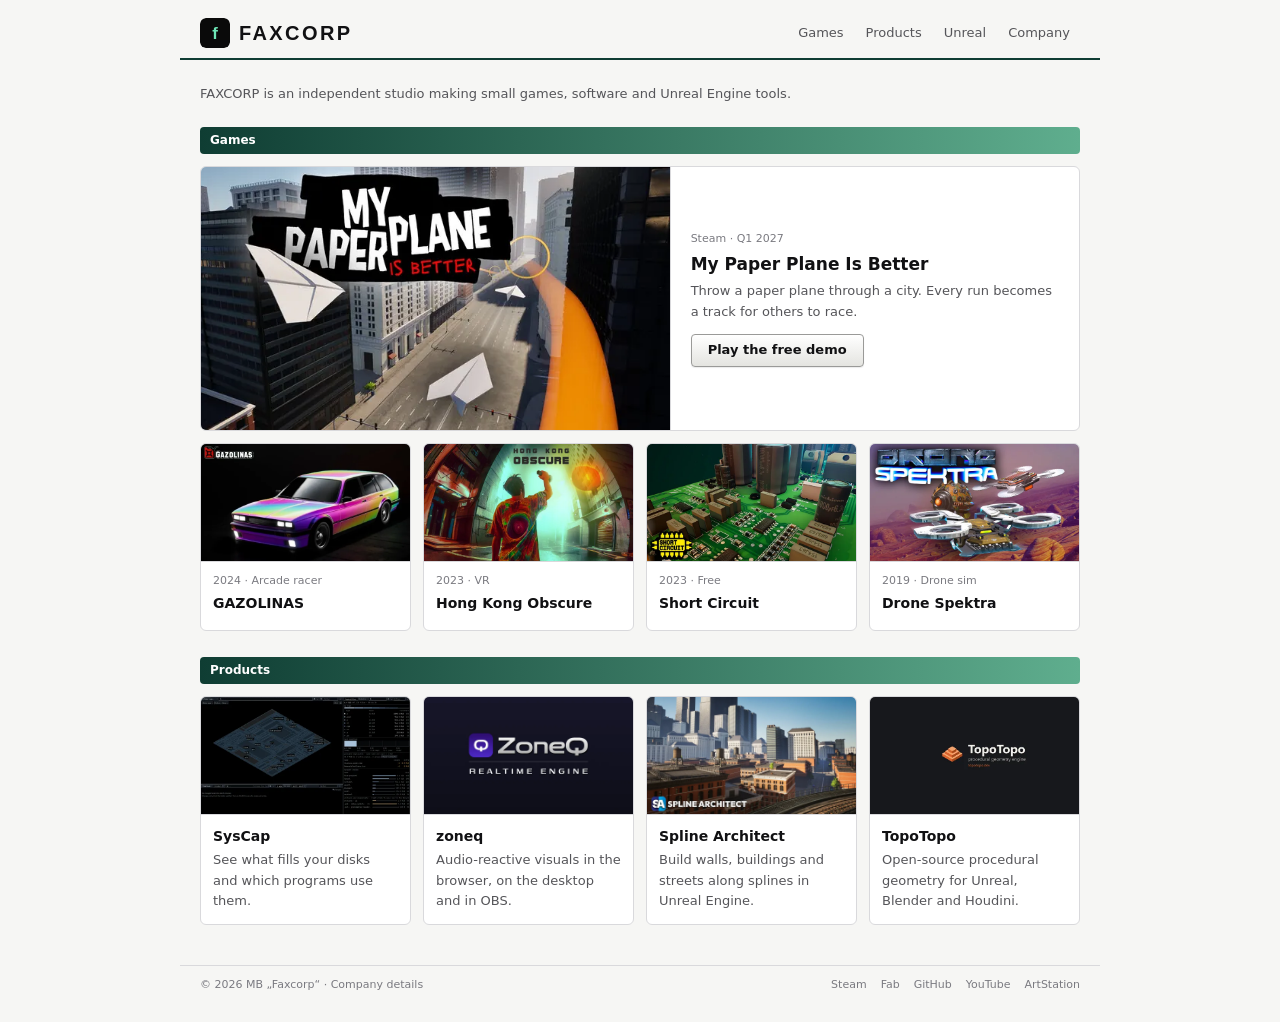
==== commit 49202746: "Rebuild pages Co-Authored-By: Claude Fable 5.2 <noreply@anthropic.com>" ====
--- a/index.html
+++ b/index.html
@@ -17,12 +17,12 @@
 <meta property="og:image:width" content="1200">
 <meta property="og:image:height" content="630">
 <meta name="twitter:card" content="summary_large_image">
-<meta name="twitter:site" content="@f4xc0rp">
+<meta name="twitter:site" content="@faxcorpdev">
 <link rel="stylesheet" href="/style.css">
 <link rel="icon" href="/favicon.svg" type="image/svg+xml">
 <link rel="icon" href="/img/icon-32.png" sizes="32x32" type="image/png">
 <link rel="apple-touch-icon" href="/img/icon-180.png">
-<script type="application/ld+json">{"@context":"https://schema.org","@type":"Organization","name":"FAXCORP","legalName":"MB Faxcorp","url":"https://faxcorp.dev/","logo":"https://faxcorp.dev/img/icon-512.png","email":"office@faxcorp.dev","sameAs":["https://github.com/faxlab","https://store.steampowered.com/search/?developer=FAXCORP","https://www.fab.com/sellers/FaxLab3D","https://www.youtube.com/@fax-lab-3d","https://www.artstation.com/faxlab3d","https://sketchfab.com/FaxLab3D","https://x.com/f4xc0rp"],"brand":[{"@type":"Brand","name":"SysCap"},{"@type":"Brand","name":"zoneq"},{"@type":"Brand","name":"Spline Architect"},{"@type":"Brand","name":"TopoTopo"}]}</script>
+<script type="application/ld+json">{"@context":"https://schema.org","@type":"Organization","name":"FAXCORP","legalName":"MB Faxcorp","url":"https://faxcorp.dev/","logo":"https://faxcorp.dev/img/icon-512.png","email":"office@faxcorp.dev","sameAs":["https://github.com/faxlab","https://store.steampowered.com/search/?developer=FAXCORP","https://www.fab.com/sellers/FaxLab3D","https://www.youtube.com/@fax-lab-3d","https://www.artstation.com/faxlab3d","https://sketchfab.com/FaxLab3D","https://x.com/faxcorpdev"],"brand":[{"@type":"Brand","name":"SysCap"},{"@type":"Brand","name":"zoneq"},{"@type":"Brand","name":"Spline Architect"},{"@type":"Brand","name":"TopoTopo"}]}</script>
 </head>
 <body>
 
@@ -45,7 +45,7 @@
 <div class="card feature">
   <img src="/img/my-paper-plane.webp" alt="My Paper Plane Is Better" width="616" height="346">
   <div class="body">
-    <p class="meta">Steam &middot; November 2026</p>
+    <p class="meta">Steam &middot; Q1 2027</p>
     <h3>My Paper Plane Is Better</h3>
     <p>Throw a paper plane through a city. Every run becomes a track for others to race.</p>
     <a class="button" href="https://store.steampowered.com/app/2765870/My_Paper_Plane_Is_Better/">Play the free demo</a>
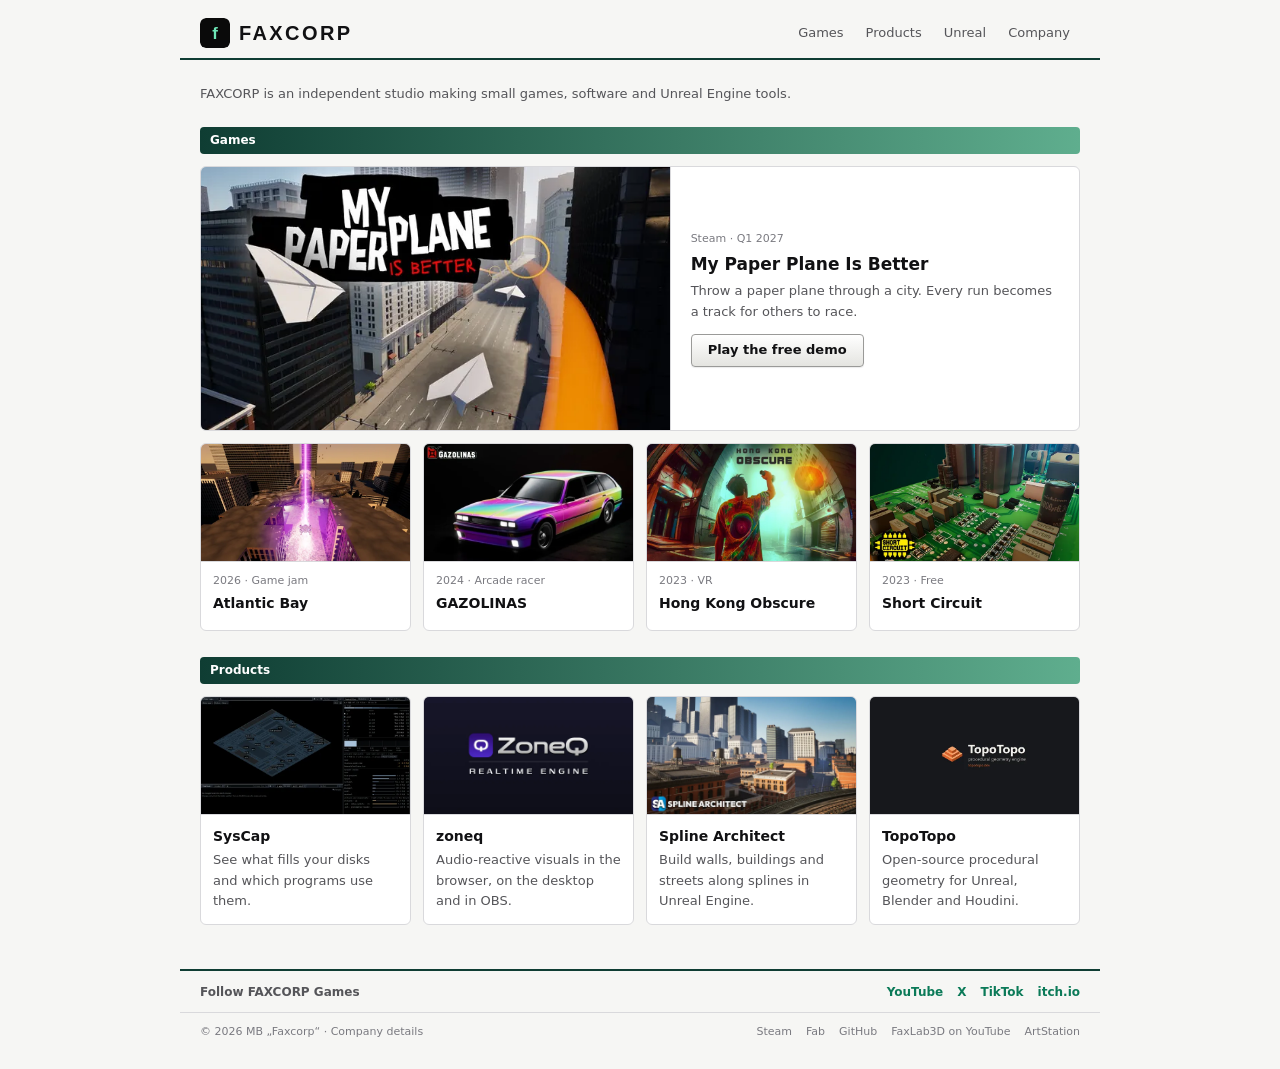
==== commit 6d01fb8b: "Add Atlantic Bay to Games and a Follow row with YouTube, X, TikTok and itch Atlantic Bay (2026 Epic " ====
--- a/index.html
+++ b/index.html
@@ -22,7 +22,7 @@
 <link rel="icon" href="/favicon.svg" type="image/svg+xml">
 <link rel="icon" href="/img/icon-32.png" sizes="32x32" type="image/png">
 <link rel="apple-touch-icon" href="/img/icon-180.png">
-<script type="application/ld+json">{"@context":"https://schema.org","@type":"Organization","name":"FAXCORP","legalName":"MB Faxcorp","url":"https://faxcorp.dev/","logo":"https://faxcorp.dev/img/icon-512.png","email":"office@faxcorp.dev","sameAs":["https://github.com/faxlab","https://store.steampowered.com/search/?developer=FAXCORP","https://www.fab.com/sellers/FaxLab3D","https://www.youtube.com/@fax-lab-3d","https://www.artstation.com/faxlab3d","https://sketchfab.com/FaxLab3D","https://x.com/faxcorpdev"],"brand":[{"@type":"Brand","name":"SysCap"},{"@type":"Brand","name":"zoneq"},{"@type":"Brand","name":"Spline Architect"},{"@type":"Brand","name":"TopoTopo"}]}</script>
+<script type="application/ld+json">{"@context":"https://schema.org","@type":"Organization","name":"FAXCORP","legalName":"MB Faxcorp","url":"https://faxcorp.dev/","logo":"https://faxcorp.dev/img/icon-512.png","email":"office@faxcorp.dev","sameAs":["https://github.com/faxlab","https://store.steampowered.com/search/?developer=FAXCORP","https://www.fab.com/sellers/FaxLab3D","https://www.youtube.com/@faxcorp","https://www.tiktok.com/@faxcorpgames","https://faxcorpgames.itch.io","https://www.youtube.com/@fax-lab-3d","https://www.artstation.com/faxlab3d","https://sketchfab.com/FaxLab3D","https://x.com/faxcorpdev"],"brand":[{"@type":"Brand","name":"SysCap"},{"@type":"Brand","name":"zoneq"},{"@type":"Brand","name":"Spline Architect"},{"@type":"Brand","name":"TopoTopo"}]}</script>
 </head>
 <body>
 
@@ -52,10 +52,10 @@
   </div>
 </div>
 <div class="grid four after">
+  <a class="card" href="https://faxcorpgames.itch.io/"><img src="/img/atlantic-bay.webp" alt="" width="616" height="346"><div class="body"><p class="meta">2026 &middot; Game jam</p><h3>Atlantic Bay</h3></div></a>
   <a class="card" href="https://store.steampowered.com/app/2230740/GAZOLINAS/"><img src="/img/gazolinas.webp" alt="" width="616" height="346"><div class="body"><p class="meta">2024 &middot; Arcade racer</p><h3>GAZOLINAS</h3></div></a>
   <a class="card" href="https://store.steampowered.com/app/1368890/Hong_Kong_Obscure/"><img src="/img/hong-kong-obscure.webp" alt="" width="616" height="346"><div class="body"><p class="meta">2023 &middot; VR</p><h3>Hong Kong Obscure</h3></div></a>
   <a class="card" href="https://store.steampowered.com/app/1819240/Short_Circuit/"><img src="/img/short-circuit.webp" alt="" width="616" height="346"><div class="body"><p class="meta">2023 &middot; Free</p><h3>Short Circuit</h3></div></a>
-  <a class="card" href="https://store.steampowered.com/app/905390/Drone_Spektra/"><img src="/img/drone-spektra.webp" alt="" width="616" height="346"><div class="body"><p class="meta">2019 &middot; Drone sim</p><h3>Drone Spektra</h3></div></a>
 </div>
 
 <h2>Products</h2>
@@ -69,13 +69,22 @@
 </main>
 
 <footer>
+  <div class="wrap follow">
+    <span>Follow FAXCORP Games</span>
+    <nav aria-label="Follow FAXCORP Games">
+      <a href="https://www.youtube.com/@faxcorp">YouTube</a>
+      <a href="https://x.com/faxcorpdev">X</a>
+      <a href="https://www.tiktok.com/@faxcorpgames">TikTok</a>
+      <a href="https://faxcorpgames.itch.io">itch.io</a>
+    </nav>
+  </div>
   <div class="wrap">
     <span>&copy; 2026 MB &bdquo;Faxcorp&ldquo; &middot; <a href="/company/">Company details</a></span>
     <nav>
       <a href="https://store.steampowered.com/search/?developer=FAXCORP">Steam</a>
       <a href="https://www.fab.com/sellers/FaxLab3D">Fab</a>
       <a href="https://github.com/faxlab">GitHub</a>
-      <a href="https://www.youtube.com/@fax-lab-3d">YouTube</a>
+      <a href="https://www.youtube.com/@fax-lab-3d">FaxLab3D on YouTube</a>
       <a href="https://www.artstation.com/faxlab3d">ArtStation</a>
     </nav>
   </div>
--- a/style.css
+++ b/style.css
@@ -90,6 +90,13 @@
                border-top: 1px solid var(--line); font-size: 11px; color: var(--faint); }
 footer nav { display: flex; flex-wrap: wrap; gap: 4px 14px; }
 footer a:hover { color: var(--text); }
+/* The social row above the footer line: the links people come for, a size up. */
+footer .follow { align-items: baseline; margin-top: 28px; padding-top: 12px; padding-bottom: 0; border-top: 2px solid var(--rule);
+                 font-size: 12px; color: var(--muted); }
+footer .follow span { font-weight: bold; }
+footer .follow nav a { color: var(--accent); font-weight: bold; }
+footer .follow nav a:hover { color: var(--accent); text-decoration: underline; }
+footer .follow + .wrap { margin-top: 10px; }
 
 @media (max-width: 720px) {
   .feature { grid-template-columns: 1fr; }
